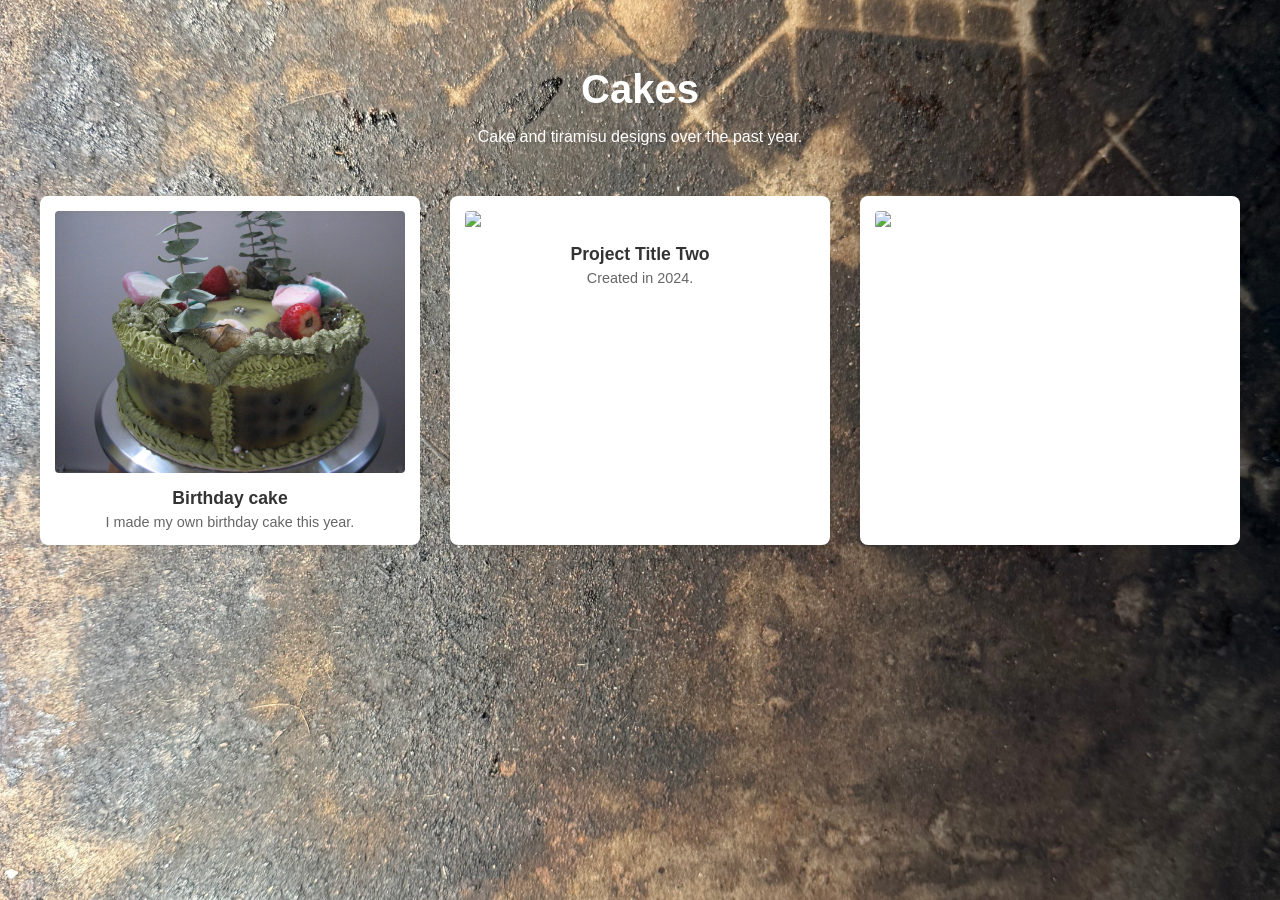
==== index.html @ 6f4d6c71 "Update index.html" ====
<!DOCTYPE html>
<html lang="en">
<head>
    <meta charset="UTF-8">
    <meta name="viewport" content="width=device-width, initial-scale=1.0">
    <title>cakes</title>
      <link rel="stylesheet" href="style.css">
    <style>
        body {
            font-family: sans-serif;
            margin: 0;
            padding: 40px 20px;
             background-color: #f4f4f4;
            text-align: center;
        }

        header {
            margin-bottom: 50px;
        }

        h1 {
            font-size: 2.5rem;
            margin-bottom: 10px;
        }

        /* Gallery Grid */
        .gallery {
            display: grid;
            grid-template-columns: repeat(auto-fit, minmax(300px, 1fr));
            gap: 30px;
            max-width: 1200px;
            margin: 0 auto;
        }

        /* Individual Gallery Item */
        .gallery-item {
            background: white;
            padding: 15px;
            border-radius: 8px;
            box-shadow: 0 4px 6px rgba(0,0,0,0.1);
        }

        .gallery-item img {
            width: 100%;
            height: auto;
            border-radius: 4px;
            display: block;
        }

        /* Label styling */
        .label {
            margin-top: 15px;
            font-weight: bold;
            color: #333;
            font-size: 1.1rem;
        }

        .description {
            font-size: 0.9rem;
            color: #666;
            margin-top: 5px;
        }

    .gallery-item a {
        text-decoration: none;
        color: inherit;
        display: block;
    }
    
    /* hover effect */
    .gallery-item:hover {
        transform: translateY(-5px);
        transition: 0.3s ease;
        cursor: pointer;
    }
    </style>
</head>
<body>

    <header>
        <h1>Cakes</h1>
        <p>Cake and tiramisu designs over the past year.</p>
    </header>

    <div class="gallery">

        <!-- Item with Label -->
        <div class="gallery-item">
            <a href="birthdaycake.html">
            <img src="cake/bday3.JPG">
            </a>
            <div class="label">Birthday cake</div>
            <div class="description">I made my own birthday cake this year.</div>
        </div>

        <!-- Item with Label -->
        <div class="gallery-item">
            <img src="images/project2.jpg" alt="Description of image 2">
            <div class="label">Project Title Two</div>
            <div class="description">Created in 2024.</div>
        </div>

        <!-- Item without Label (Just the image) -->
        <div class="gallery-item">
            <img src="images/project3.jpg" alt="Description of image 3">
        </div>

    </div>

</body>
</html>
---- style.css ----
body {
    /* Force the image to show */
    background-image: url("cake/IMG_5021.jpg") !important; 
    background-size: cover;
    background-position: center;
    background-attachment: fixed;
    background-repeat: no-repeat;

    /* Change the color to black so if the image fails, it's not white */
    background-color: black !important; 
    
    font-family: "Helvetica", Arial, sans-serif;
    color: white;
    margin: 0;
    padding: 40px 20px;
    text-align: center;
}
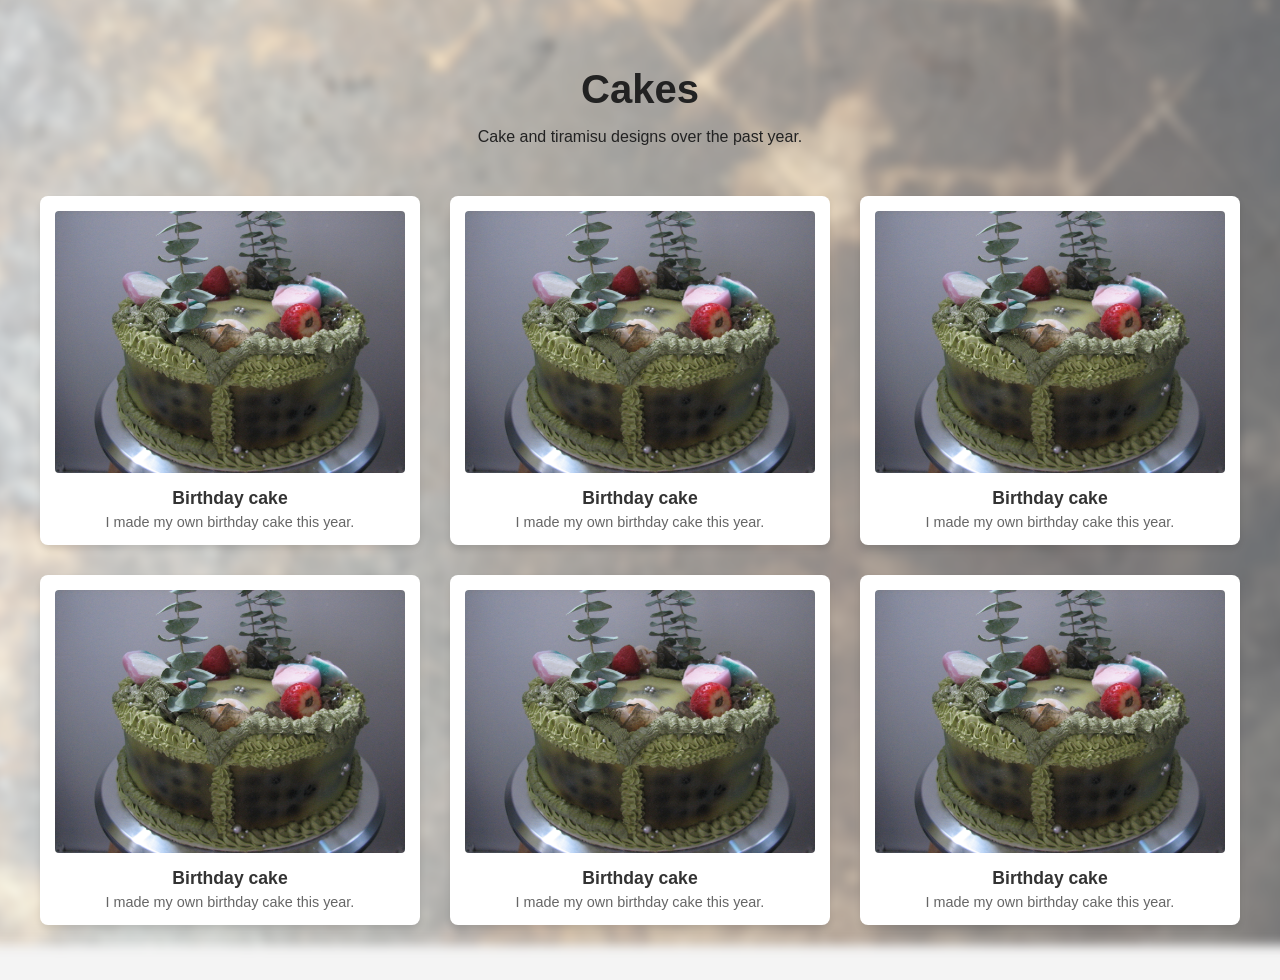
==== commit 9eba8040: "Update index.html making 6 images" ====
--- a/index.html
+++ b/index.html
@@ -84,7 +84,6 @@
 
     <div class="gallery">
 
-        <!-- Item with Label -->
         <div class="gallery-item">
             <a href="birthdaycake.html">
             <img src="cake/bday3.JPG">
@@ -93,18 +92,44 @@
             <div class="description">I made my own birthday cake this year.</div>
         </div>
 
-        <!-- Item with Label -->
         <div class="gallery-item">
-            <img src="images/project2.jpg" alt="Description of image 2">
-            <div class="label">Project Title Two</div>
-            <div class="description">Created in 2024.</div>
+            <a href="birthdaycake.html">
+            <img src="cake/bday3.JPG">
+            </a>
+            <div class="label">Birthday cake</div>
+            <div class="description">I made my own birthday cake this year.</div>
+        </div>
+        
+        <div class="gallery-item">
+            <a href="birthdaycake.html">
+            <img src="cake/bday3.JPG">
+            </a>
+            <div class="label">Birthday cake</div>
+            <div class="description">I made my own birthday cake this year.</div>
         </div>
 
-        <!-- Item without Label (Just the image) -->
-        <div class="gallery-item">
-            <img src="images/project3.jpg" alt="Description of image 3">
+                <div class="gallery-item">
+            <a href="birthdaycake.html">
+            <img src="cake/bday3.JPG">
+            </a>
+            <div class="label">Birthday cake</div>
+            <div class="description">I made my own birthday cake this year.</div>
         </div>
-
+                <div class="gallery-item">
+            <a href="birthdaycake.html">
+            <img src="cake/bday3.JPG">
+            </a>
+            <div class="label">Birthday cake</div>
+            <div class="description">I made my own birthday cake this year.</div>
+        </div>
+                <div class="gallery-item">
+            <a href="birthdaycake.html">
+            <img src="cake/bday3.JPG">
+            </a>
+            <div class="label">Birthday cake</div>
+            <div class="description">I made my own birthday cake this year.</div>
+        </div>
+        
     </div>
 
 </body>
--- a/style.css
+++ b/style.css
@@ -1,17 +1,29 @@
 body {
-    /* Force the image to show */
-    background-image: url("cake/IMG_5021.jpg") !important; 
-    background-size: cover;
-    background-position: center;
-    background-attachment: fixed;
-    background-repeat: no-repeat;
-
-    /* Change the color to black so if the image fails, it's not white */
-    background-color: black !important; 
-    
-    font-family: "Helvetica", Arial, sans-serif;
-    color: white;
     margin: 0;
     padding: 40px 20px;
     text-align: center;
+    font-family: "Helvetica", Arial, sans-serif;
+    color: #222 !important;
+    min-height: 100vh;
+    position: relative; /* Essential for the blur layer to work */
 }
+
+body::before {
+    content: "";
+    position: fixed; /* Keeps it in place while you scroll */
+    top: 0;
+    left: 0;
+    width: 100%;
+    height: 100%;
+    z-index: -1; /* Puts it behind your text and images */
+    
+    background-image: 
+        linear-gradient(rgba(255, 255, 255, 0.4), rgba(255, 255, 255, 0.4)), 
+        url("cake/IMG_5021.jpg");
+    background-size: cover;
+    background-position: center;
+    
+    /* This actually blurs the image itself */
+    filter: blur(5px);
+    transform: scale(1.1); /* Prevents white edges caused by the blur */
+}
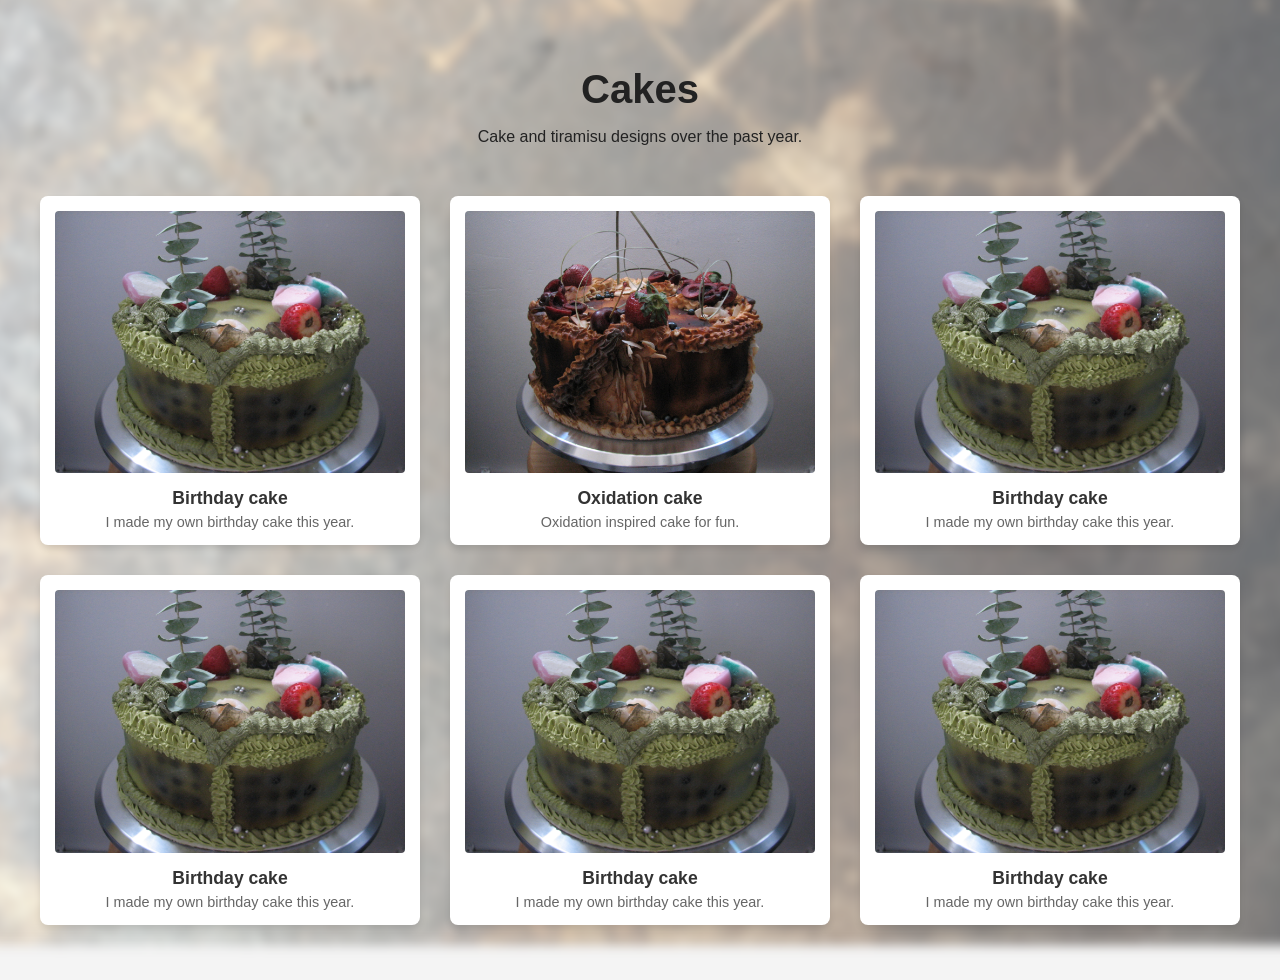
==== commit c03d3a6a: "Update index.html" ====
--- a/index.html
+++ b/index.html
@@ -93,11 +93,11 @@
         </div>
 
         <div class="gallery-item">
-            <a href="birthdaycake.html">
-            <img src="cake/bday3.JPG">
+            <a href="oxidationcake.html">
+            <img src="cake/cake.jpg">
             </a>
-            <div class="label">Birthday cake</div>
-            <div class="description">I made my own birthday cake this year.</div>
+            <div class="label">Oxidation cake</div>
+            <div class="description">Oxidation inspired cake for fun.</div>
         </div>
         
         <div class="gallery-item">
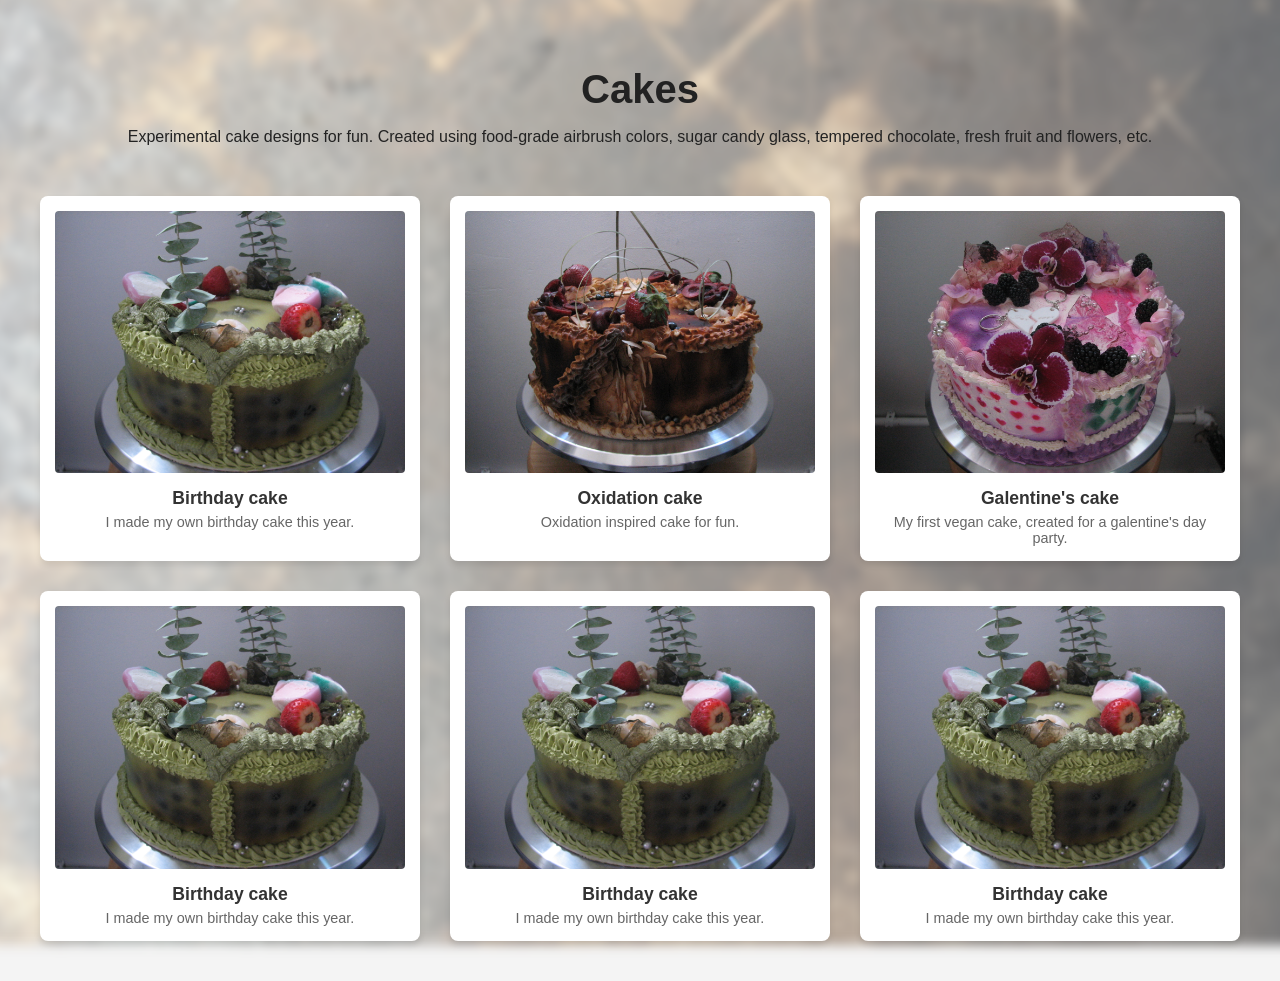
==== commit 0c86d47e: "Update index.html" ====
--- a/index.html
+++ b/index.html
@@ -79,7 +79,7 @@
 
     <header>
         <h1>Cakes</h1>
-        <p>Cake and tiramisu designs over the past year.</p>
+        <p>Experimental cake designs for fun. Created using food-grade airbrush colors, sugar candy glass, tempered chocolate, fresh fruit and flowers, etc.</p>
     </header>
 
     <div class="gallery">
@@ -101,11 +101,11 @@
         </div>
         
         <div class="gallery-item">
-            <a href="birthdaycake.html">
-            <img src="cake/bday3.JPG">
+            <a href="galentinescake.html">
+            <img src="cake/feb4.JPG">
             </a>
-            <div class="label">Birthday cake</div>
-            <div class="description">I made my own birthday cake this year.</div>
+            <div class="label">Galentine's cake</div>
+            <div class="description">My first vegan cake, created for a galentine's day party.</div>
         </div>
 
                 <div class="gallery-item">
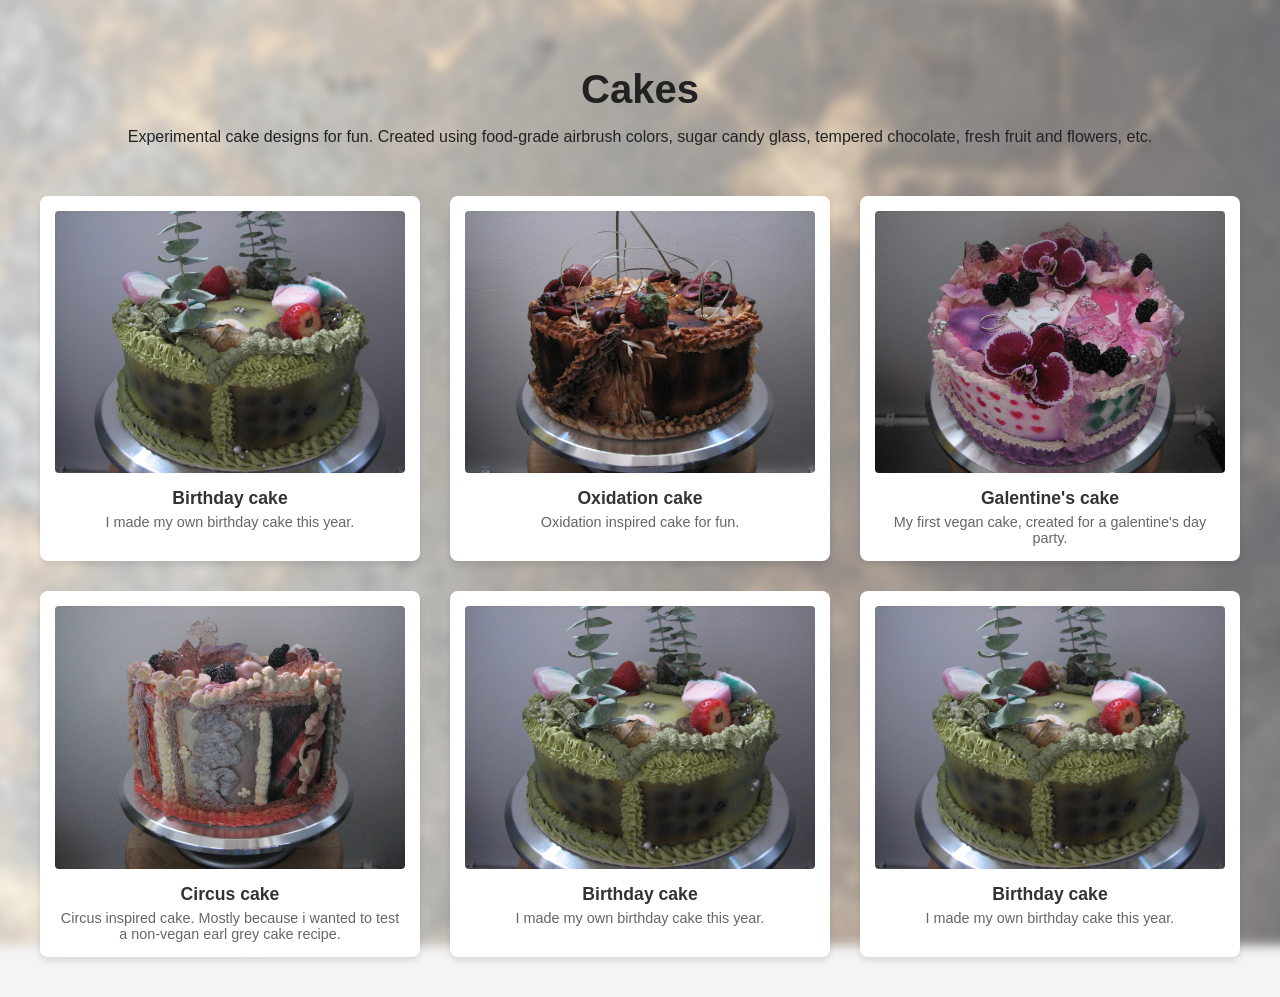
==== commit c9ef3164: "Update index.html" ====
--- a/index.html
+++ b/index.html
@@ -109,11 +109,11 @@
         </div>
 
                 <div class="gallery-item">
-            <a href="birthdaycake.html">
-            <img src="cake/bday3.JPG">
+            <a href="circuscake.html">
+            <img src="cake/brown butter.jpg">
             </a>
-            <div class="label">Birthday cake</div>
-            <div class="description">I made my own birthday cake this year.</div>
+            <div class="label">Circus cake</div>
+            <div class="description">Circus inspired cake. Mostly because i wanted to test a non-vegan earl grey cake recipe.</div>
         </div>
                 <div class="gallery-item">
             <a href="birthdaycake.html">
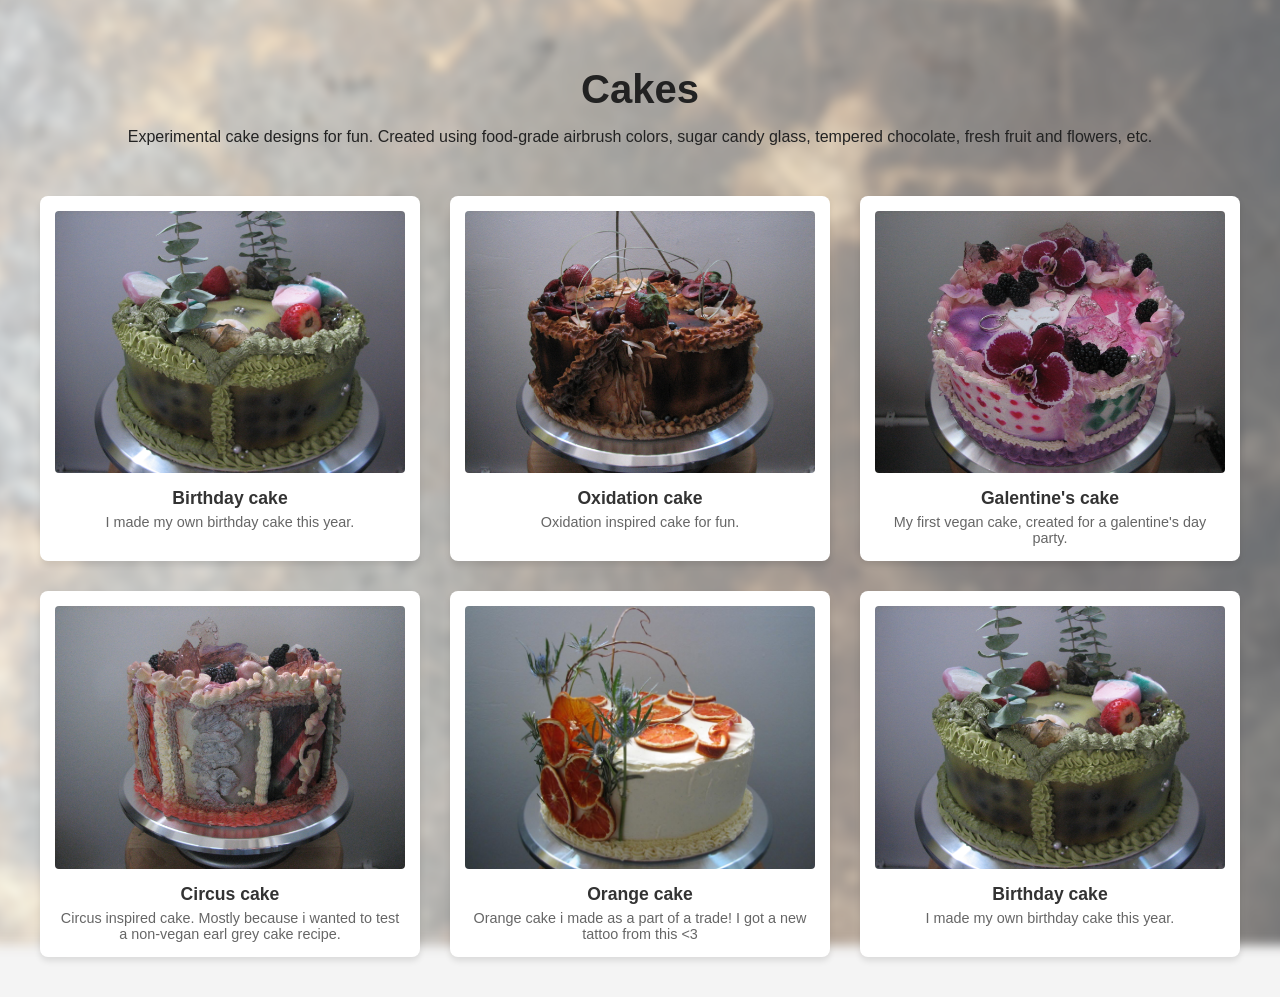
==== commit 93fc61aa: "Update index.html" ====
--- a/index.html
+++ b/index.html
@@ -116,11 +116,11 @@
             <div class="description">Circus inspired cake. Mostly because i wanted to test a non-vegan earl grey cake recipe.</div>
         </div>
                 <div class="gallery-item">
-            <a href="birthdaycake.html">
-            <img src="cake/bday3.JPG">
+            <a href="orangecake.html">
+            <img src="cake/eva.JPG">
             </a>
-            <div class="label">Birthday cake</div>
-            <div class="description">I made my own birthday cake this year.</div>
+            <div class="label">Orange cake</div>
+            <div class="description">Orange cake i made as a part of a trade! I got a new tattoo from this <3</div>
         </div>
                 <div class="gallery-item">
             <a href="birthdaycake.html">
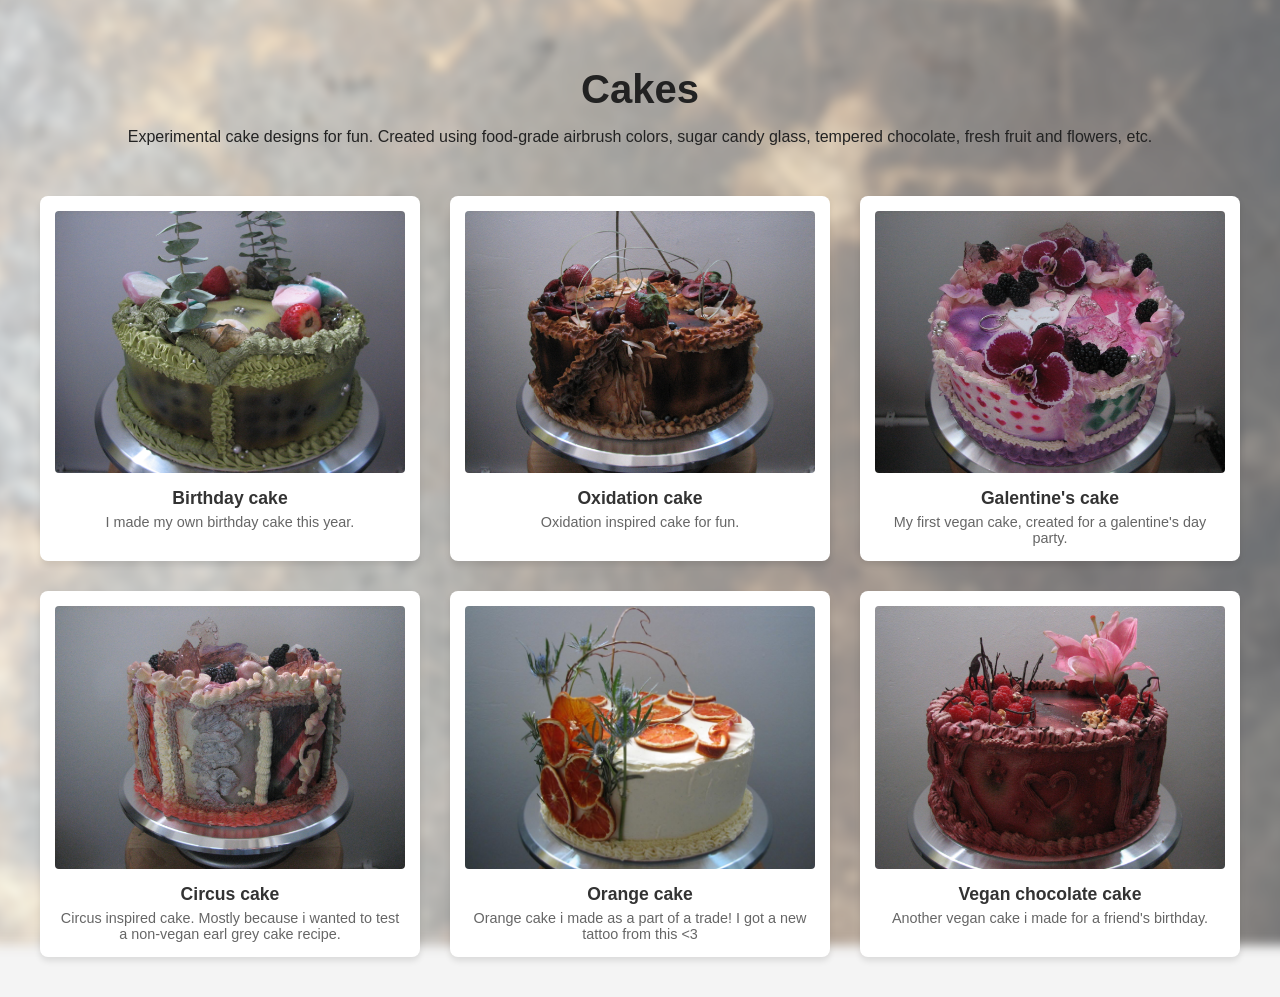
==== commit 8723668f: "Update index.html" ====
--- a/index.html
+++ b/index.html
@@ -79,7 +79,8 @@
 
     <header>
         <h1>Cakes</h1>
-        <p>Experimental cake designs for fun. Created using food-grade airbrush colors, sugar candy glass, tempered chocolate, fresh fruit and flowers, etc.</p>
+        <p>Experimental cake designs for fun. 
+            Created using food-grade airbrush colors, sugar candy glass, tempered chocolate, fresh fruit and flowers, etc.</p>
     </header>
 
     <div class="gallery">
@@ -123,11 +124,11 @@
             <div class="description">Orange cake i made as a part of a trade! I got a new tattoo from this <3</div>
         </div>
                 <div class="gallery-item">
-            <a href="birthdaycake.html">
-            <img src="cake/bday3.JPG">
+            <a href="naomicake.html">
+            <img src="cake/naomi2.jpg">
             </a>
-            <div class="label">Birthday cake</div>
-            <div class="description">I made my own birthday cake this year.</div>
+            <div class="label">Vegan chocolate cake</div>
+            <div class="description">Another vegan cake i made for a friend's birthday.</div>
         </div>
         
     </div>
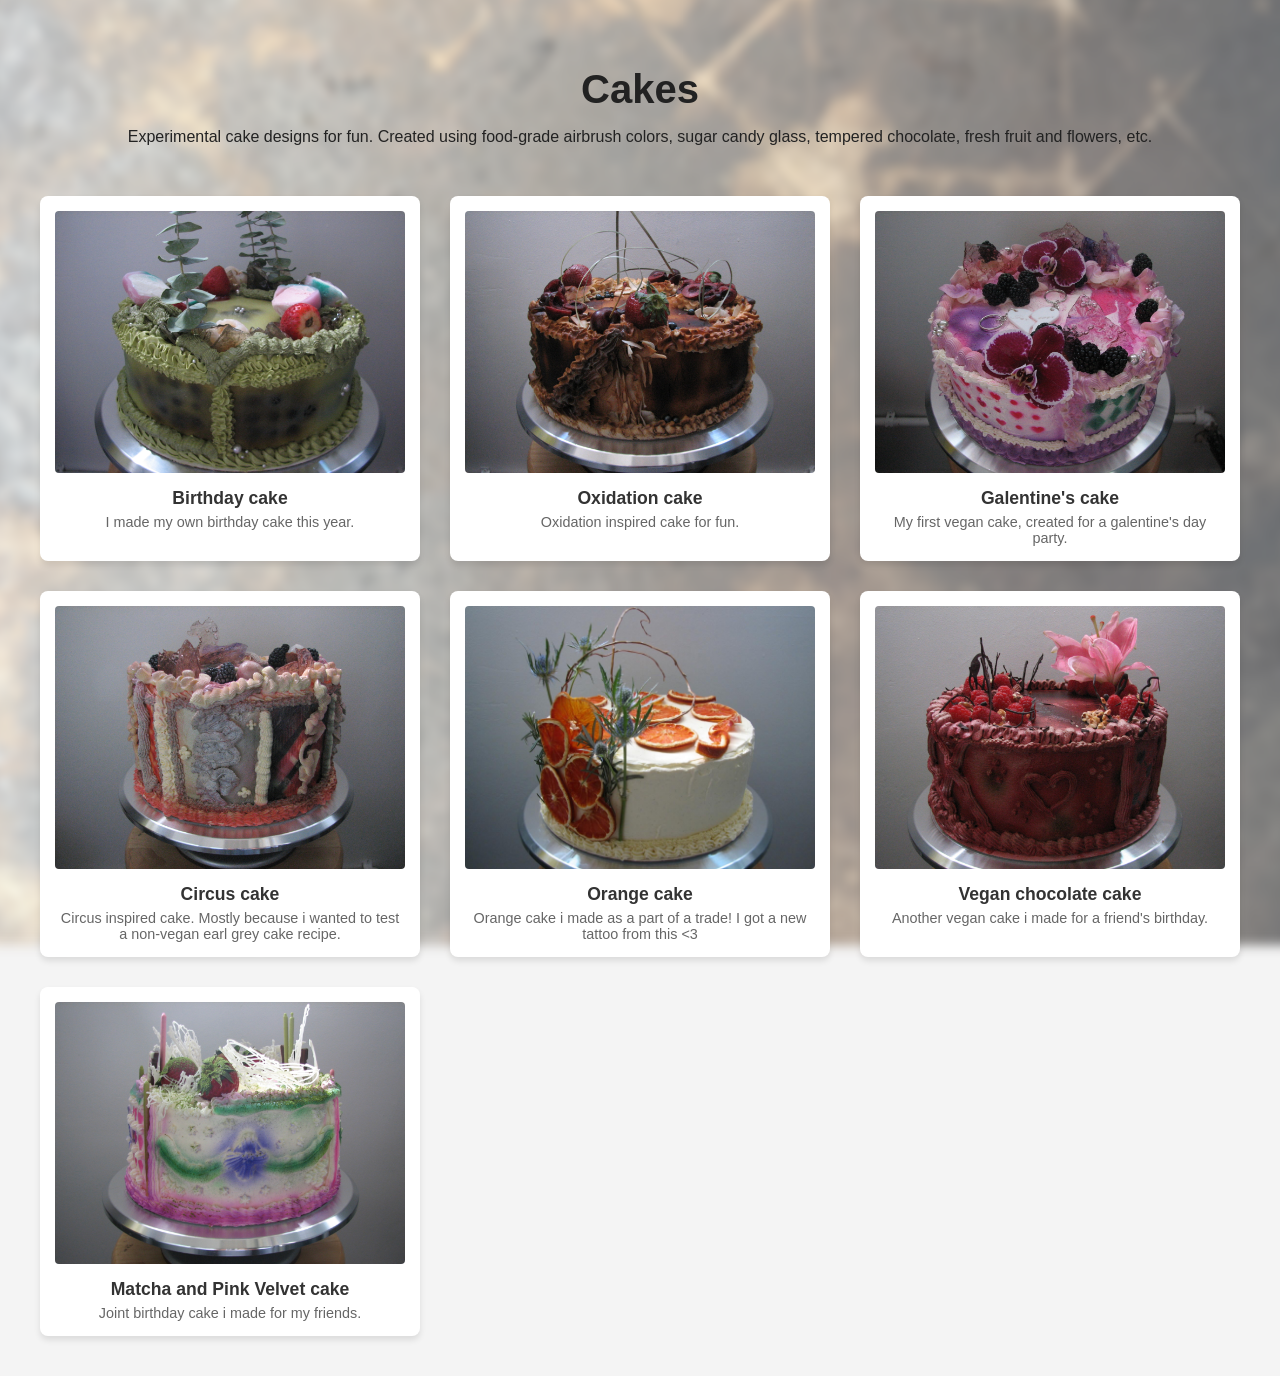
==== commit 83a57bb0: "Update index.html" ====
--- a/index.html
+++ b/index.html
@@ -130,7 +130,13 @@
             <div class="label">Vegan chocolate cake</div>
             <div class="description">Another vegan cake i made for a friend's birthday.</div>
         </div>
-        
+                 <div class="gallery-item">
+            <a href="matchacake.html">
+            <img src="cake/matcha.jpg">
+            </a>
+            <div class="label">Matcha and Pink Velvet cake</div>
+            <div class="description">Joint birthday cake i made for my friends.</div>
+        </div>
     </div>
 
 </body>
